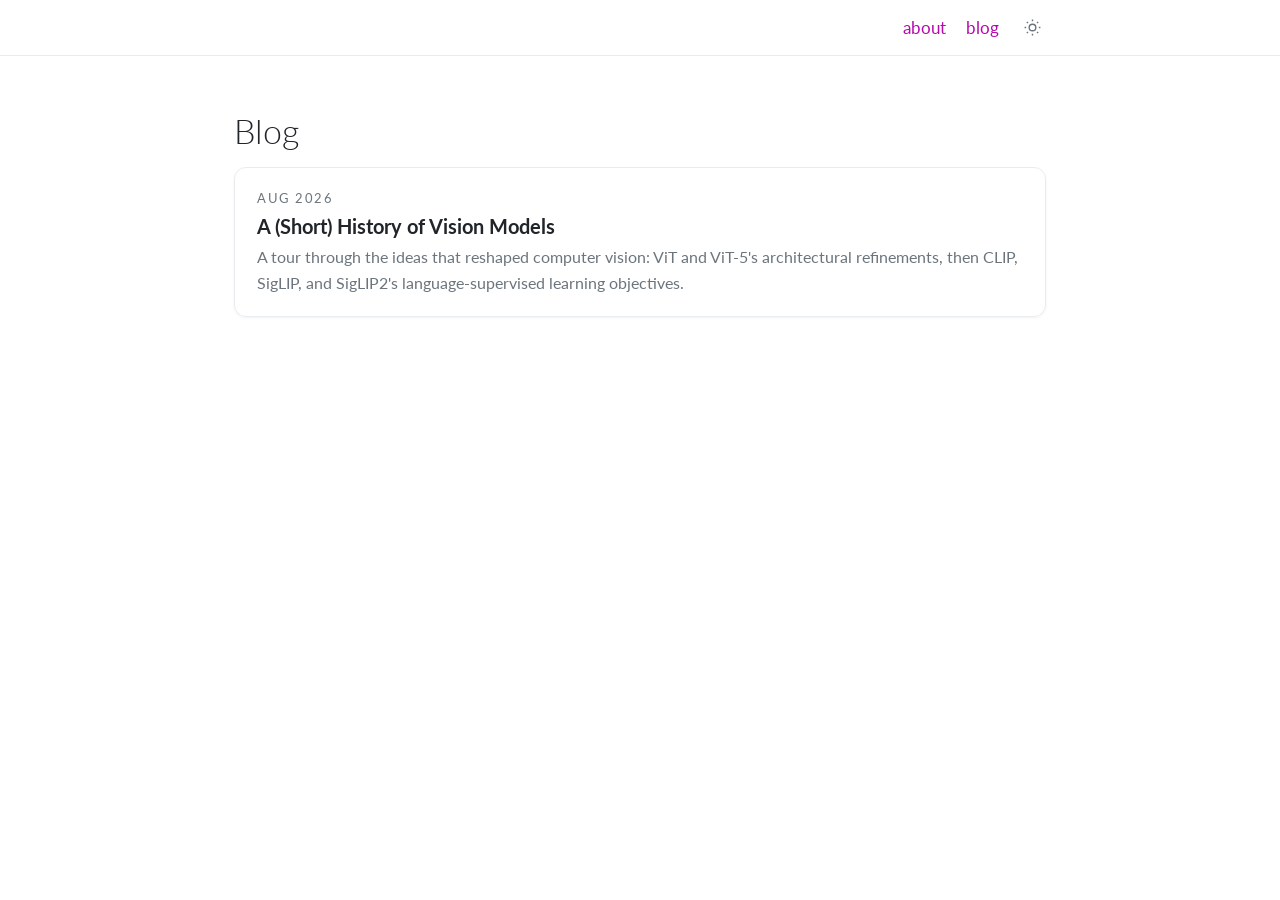
==== blog/index.html @ ea242d78 "blog on vision" ====
<!DOCTYPE html>
<html lang="en">
<head>
<meta charset="utf-8">
<meta name="viewport" content="width=device-width, initial-scale=1">
<title>Blog</title>
<meta name="description" content="Blog posts.">

<link rel="preconnect" href="https://fonts.googleapis.com">
<link rel="preconnect" href="https://fonts.gstatic.com" crossorigin>
<link href="https://fonts.googleapis.com/css2?family=Lato:ital,wght@0,300;0,400;0,700;1,400;1,700&display=swap" rel="stylesheet">
<link rel="stylesheet" href="../assets/css/style.css">
<link rel="stylesheet" href="../assets/css/blog.css">
</head>
<body>

<nav class="nav">
  <div class="nav-inner">
    <a class="navlink" href="../index.html#top">about</a>
    <a class="navlink" href="index.html">blog</a>
    <button class="iconbtn" id="toggle-theme" aria-label="Toggle dark mode">
      <svg viewBox="0 0 24 24" width="19" height="19" fill="none" stroke="currentColor" stroke-width="1.8"><circle cx="12" cy="12" r="4.2"/><path d="M12 2v2M12 20v2M2 12h2M20 12h2M4.9 4.9l1.4 1.4M17.7 17.7l1.4 1.4M19.1 4.9l-1.4 1.4M6.3 17.7l-1.4 1.4"/></svg>
    </button>
  </div>
</nav>

<main>
  <h2 class="section" style="margin-top:0">Blog</h2>
  <div class="blog-list" id="blog-list"></div>
</main>

<script src="../data/config.js"></script>
<script src="../data/blogs.js"></script>
<script src="../assets/js/blog.js"></script>
</body>
</html>
---- assets/css/style.css ----
/* ============================================================
   You rarely need to touch this file.
   Change the accent color in data/config.js instead.
   ============================================================ */

:root{
  --accent:#b509ac;
  --accent-soft:#f3ecfa;
  --bg:#ffffff;
  --text:#212529;
  --muted:#6c757d;
  --line:#e9ecef;
  --hover:#f8f9fa;
  --highlight:#e03131;
  --radius:4px;
}
html[data-theme="dark"]{
  --bg:#1c1c1d;
  --text:#e8e8e8;
  --muted:#9a9a9a;
  --line:#2f2f31;
  --hover:#242426;
  --accent-soft:rgba(181,9,172,.12);
}

*{box-sizing:border-box}
html{scroll-behavior:smooth}
@media (prefers-reduced-motion:reduce){html{scroll-behavior:auto}*{transition:none!important;animation:none!important}}

body{
  margin:0;background:var(--bg);color:var(--text);
  font-family:Lato,-apple-system,BlinkMacSystemFont,"Segoe UI",Helvetica,Arial,sans-serif;
  font-size:17px;line-height:1.6;-webkit-font-smoothing:antialiased;
  transition:background .2s ease,color .2s ease;
}
a{color:var(--accent);text-decoration:none}
a:hover{text-decoration:underline}
:focus-visible{outline:2px solid var(--accent);outline-offset:3px;border-radius:2px}

/* ---------------- nav ---------------- */
.nav{position:sticky;top:0;z-index:50;background:var(--bg);border-bottom:1px solid var(--line)}
.nav-inner{max-width:860px;margin:0 auto;padding:14px 24px;display:flex;align-items:center;justify-content:flex-end;gap:20px}
.navlink{font-size:17px}
.iconbtn{background:none;border:0;padding:4px;cursor:pointer;color:var(--muted);display:inline-flex;align-items:center;gap:6px;font-size:15px;font-family:inherit}
.iconbtn:hover{color:var(--text)}
.kbd{font-size:14px;letter-spacing:.02em}

/* ---------------- layout ---------------- */
main{max-width:860px;margin:0 auto;padding:48px 24px 24px}
h1.name{font-size:52px;font-weight:300;letter-spacing:-.01em;margin:0 0 28px;line-height:1.1}
h1.name b{font-weight:700}
h2.section{font-size:34px;font-weight:300;margin:56px 0 8px}

/* ---------------- bio ---------------- */
.photo{float:right;width:245px;margin:4px 0 20px 32px;border-radius:var(--radius);display:block}
.bio p{margin:0 0 18px}
.bio::after{content:"";display:block;clear:both}

/* ---------------- updates card ---------------- */
.updates{
  border:1px solid var(--line);border-radius:12px;overflow:hidden;margin-top:40px;
  box-shadow:0 1px 3px rgba(0,0,0,.05);
}
.updates-head{
  display:flex;align-items:center;gap:11px;padding:15px 22px;
  background:var(--hover);border-bottom:1px solid var(--line);
  font-size:13px;font-weight:700;letter-spacing:.15em;text-transform:uppercase;color:var(--muted);
}
.dot{width:8px;height:8px;border-radius:50%;background:var(--accent);flex:none}
.update{padding:17px 22px;border-bottom:1px solid var(--line)}
.update:last-of-type{border-bottom:0}
.update.pinned{background:var(--accent-soft)}
.update-date{font-size:13px;font-weight:400;letter-spacing:.12em;text-transform:uppercase;color:var(--muted);margin:0 0 3px}
.update-title{font-size:18px;font-weight:700;margin:0 0 3px;line-height:1.4;color:var(--text)}
.update.pinned .update-title{color:var(--accent)}
.update-title a{color:inherit}
.update-tag{color:var(--highlight);font-weight:400}
.update-desc{margin:0;color:var(--muted);font-size:16px}
.updates-more{
  width:100%;background:none;border:0;border-top:1px solid var(--line);
  padding:13px;cursor:pointer;font-family:inherit;font-size:14px;color:var(--muted);
  letter-spacing:.06em;text-transform:uppercase;
}
.updates-more:hover{background:var(--hover);color:var(--accent)}

/* ---------------- scholar note ---------------- */
.scholar-note{margin:0;color:var(--muted)}

/* ---------------- tabs ---------------- */
.tabs{display:flex;gap:20px;margin:28px 0 32px}
.tab{background:none;border:0;padding:0 0 6px;cursor:pointer;font-family:inherit;font-size:17px;color:var(--muted);border-bottom:2px solid transparent}
.tab[aria-selected="true"]{color:var(--accent);border-bottom-color:var(--accent)}

/* ---------------- publications ---------------- */
.pub{display:grid;grid-template-columns:180px 1fr;gap:26px;padding:18px 12px;margin:0 -12px;border-radius:var(--radius);transition:background .15s ease}
.pub:hover{background:var(--hover)}
.pub-media{display:flex;flex-direction:column;gap:6px}
.badge{background:var(--accent);color:#fff;font-size:12px;font-weight:700;letter-spacing:.06em;text-transform:uppercase;text-align:center;padding:3px 8px;border-radius:3px}
.thumb{width:100%;aspect-ratio:4/3;object-fit:cover;object-position:top;border:1px solid var(--line);border-radius:3px;background:var(--hover)}
.thumb-fallback{width:100%;aspect-ratio:4/3;border:1px dashed var(--line);border-radius:3px;display:flex;align-items:center;justify-content:center;color:var(--muted);font-size:12px}
.pub-title{font-size:19px;font-weight:700;margin:0 0 4px;line-height:1.35}
.pub-authors{margin:0 0 2px}
.pub-authors u{text-decoration-thickness:1px;text-underline-offset:3px}
.pub-venue{margin:0;font-style:italic}
.pub-note{color:var(--highlight);font-style:italic;font-weight:700}
.pub-links{display:flex;flex-wrap:wrap;gap:8px;margin-top:12px}
.pub-links a{border:1px solid var(--text);color:var(--text);border-radius:3px;padding:4px 12px;font-size:13px;letter-spacing:.06em;text-transform:uppercase}
.pub-links a:hover{background:var(--accent);border-color:var(--accent);color:#fff;text-decoration:none}

/* ---------------- info cards (education / internships / awards) ---------------- */
.card{border:1px solid var(--line);border-radius:12px;overflow:hidden;box-shadow:0 1px 3px rgba(0,0,0,.05)}
.entry{padding:17px 22px;border-bottom:1px solid var(--line)}
.entry:last-child{border-bottom:0}
.entry-date{font-size:13px;font-weight:400;letter-spacing:.12em;text-transform:uppercase;color:var(--muted);margin:0 0 3px}
.entry-title{font-size:18px;font-weight:700;margin:0 0 3px;line-height:1.4;color:var(--text)}
.entry-sub{margin:0 0 3px;font-style:italic;color:var(--muted)}
.entry-desc{margin:0;color:var(--muted);font-size:16px}

/* ---------------- social icons ---------------- */
.social-top{display:flex;justify-content:flex-start;gap:22px;margin:-8px 0 40px}
.social-top a{color:var(--muted);display:inline-flex}
.social-top a:hover{color:var(--accent)}
.social-top svg{width:23px;height:23px;fill:currentColor}

/* ---------------- search ---------------- */
.overlay{position:fixed;inset:0;background:rgba(0,0,0,.45);z-index:100;display:none;align-items:flex-start;justify-content:center;padding:12vh 20px 20px}
.overlay.open{display:flex}
.searchbox{width:100%;max-width:560px;background:var(--bg);border-radius:8px;overflow:hidden;box-shadow:0 20px 60px rgba(0,0,0,.3);border:1px solid var(--line)}
.searchbox input{width:100%;border:0;border-bottom:1px solid var(--line);background:transparent;color:var(--text);padding:16px 18px;font-size:17px;font-family:inherit}
.searchbox input:focus{outline:none}
.results{max-height:50vh;overflow:auto;margin:0;padding:0;list-style:none}
.results li a{display:block;padding:12px 18px;color:var(--text);border-bottom:1px solid var(--line)}
.results li a:hover{background:var(--hover);text-decoration:none}
.results small{display:block;color:var(--muted);font-size:13px}
.results .empty{padding:16px 18px;color:var(--muted)}

/* ---------------- mobile ---------------- */
@media (max-width:700px){
  body{font-size:16px}
  h1.name{font-size:40px}
  h2.section{font-size:28px}
  .photo{float:none;width:60%;max-width:240px;margin:0 auto 24px}
  .pub{grid-template-columns:1fr;gap:14px}
  .pub-media{max-width:230px}
  .update{padding:15px 18px}
  .entry{padding:15px 18px}
}
---- assets/css/blog.css ----
/* ============================================================
   Blog-only styles: list page cards + rendered markdown typography.
   Reuses the CSS variables defined in style.css.
   ============================================================ */

/* ---------------- list page ---------------- */
.blog-list{border:1px solid var(--line);border-radius:12px;overflow:hidden;box-shadow:0 1px 3px rgba(0,0,0,.05)}
.blog-item{display:block;padding:20px 22px;border-bottom:1px solid var(--line);transition:background .15s ease}
.blog-item:last-child{border-bottom:0}
.blog-item:hover{background:var(--hover);text-decoration:none}
.blog-item-date{font-size:13px;font-weight:400;letter-spacing:.12em;text-transform:uppercase;color:var(--muted);margin:0 0 4px}
.blog-item-title{font-size:20px;font-weight:700;margin:0 0 4px;line-height:1.4;color:var(--text)}
.blog-item-excerpt{margin:0;color:var(--muted);font-size:16px}
.blog-empty{padding:20px 22px;color:var(--muted)}

/* ---------------- post header ---------------- */
.post-date{font-size:13px;font-weight:400;letter-spacing:.12em;text-transform:uppercase;color:var(--muted);margin:0 0 8px}
.post-title{font-size:40px;font-weight:300;letter-spacing:-.01em;margin:0 0 28px;line-height:1.15}
.back-link{display:inline-block;margin-bottom:28px;font-size:15px}

/* ---------------- rendered markdown body ---------------- */
.post-body{font-size:17px;line-height:1.7}
.post-body h1,.post-body h2,.post-body h3,.post-body h4{font-weight:700;line-height:1.35;margin:1.6em 0 .5em}
.post-body h1{font-size:30px;border-bottom:1px solid var(--line);padding-bottom:.3em}
.post-body h2{font-size:25px}
.post-body h3{font-size:21px}
.post-body h4{font-size:18px}
.post-body p{margin:0 0 1.1em}
.post-body ul,.post-body ol{margin:0 0 1.1em;padding-left:1.4em}
.post-body li{margin:0 0 .4em}
.post-body img{max-width:100%;display:block;margin:1.4em auto;border-radius:var(--radius);border:1px solid var(--line)}
.post-body a{color:var(--accent)}
.post-body strong{font-weight:700}
.post-body hr{border:0;border-top:1px solid var(--line);margin:2em 0}
.post-body code{background:var(--hover);border-radius:3px;padding:.15em .4em;font-size:.9em;font-family:ui-monospace,SFMono-Regular,Menlo,Consolas,monospace}
.post-body pre{background:var(--hover);border:1px solid var(--line);border-radius:8px;padding:14px 16px;overflow-x:auto;margin:0 0 1.1em}
.post-body pre code{background:none;padding:0}
.post-body blockquote{margin:0 0 1.1em;padding:2px 18px;border-left:3px solid var(--accent);color:var(--muted)}
.post-body table{border-collapse:collapse;width:100%;margin:0 0 1.4em;display:block;overflow-x:auto}
.post-body th,.post-body td{border:1px solid var(--line);padding:8px 12px;text-align:left}
.post-body th{background:var(--hover)}
.post-body details{margin:1.2em 0}
.post-body .katex-display{overflow-x:auto;overflow-y:hidden;padding:.2em 0}

.post-loading{color:var(--muted);padding:20px 0}
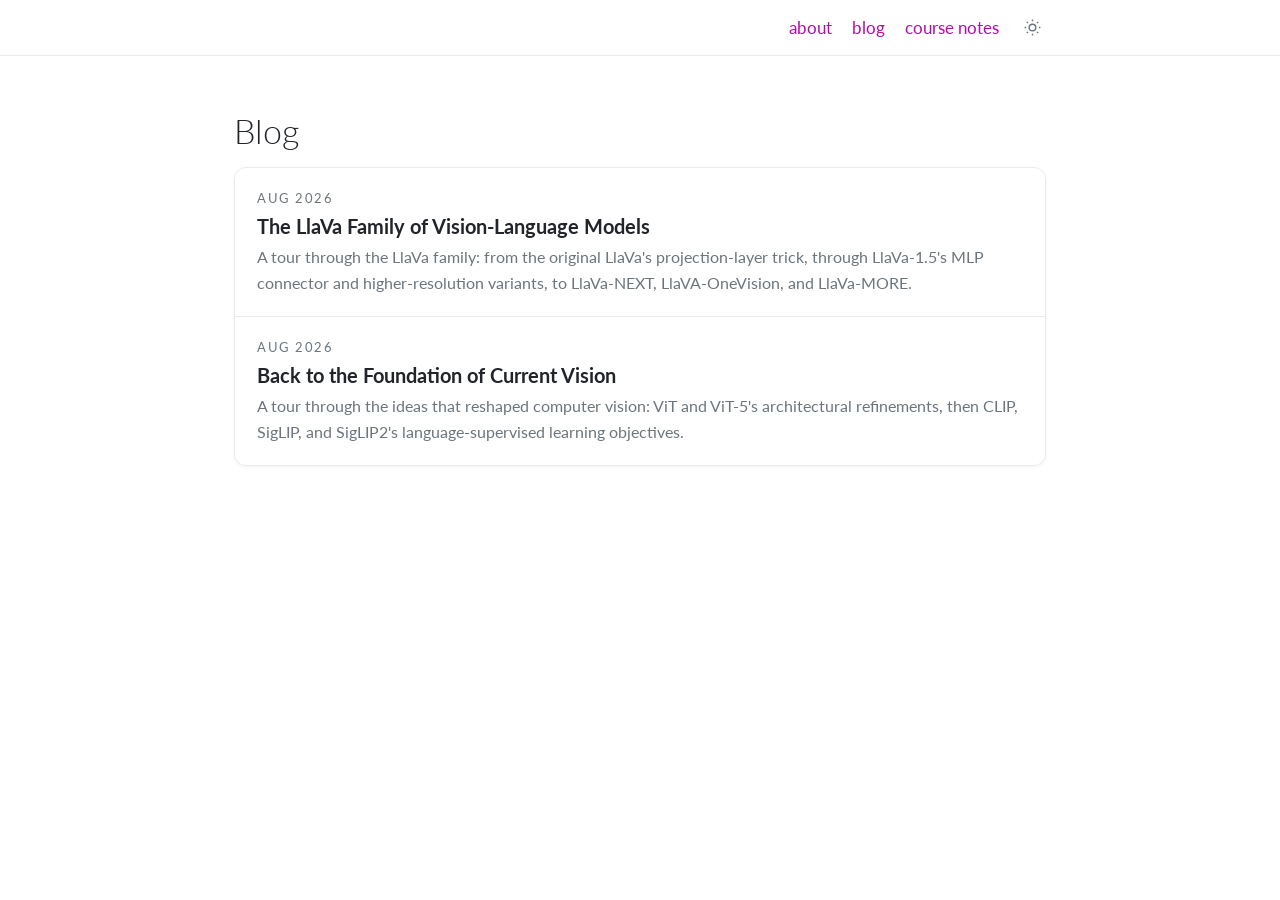
==== commit 4fc8395e: "cv texts" ====
--- a/blog/index.html
+++ b/blog/index.html
@@ -18,6 +18,7 @@
   <div class="nav-inner">
     <a class="navlink" href="../index.html#top">about</a>
     <a class="navlink" href="index.html">blog</a>
+    <a class="navlink" href="../coursenote/index.html">course notes</a>
     <button class="iconbtn" id="toggle-theme" aria-label="Toggle dark mode">
       <svg viewBox="0 0 24 24" width="19" height="19" fill="none" stroke="currentColor" stroke-width="1.8"><circle cx="12" cy="12" r="4.2"/><path d="M12 2v2M12 20v2M2 12h2M20 12h2M4.9 4.9l1.4 1.4M17.7 17.7l1.4 1.4M19.1 4.9l-1.4 1.4M6.3 17.7l-1.4 1.4"/></svg>
     </button>
--- a/assets/css/blog.css
+++ b/assets/css/blog.css
@@ -1,10 +1,16 @@
 /* ============================================================
    Blog-only styles: list page cards + rendered markdown typography.
    Reuses the CSS variables defined in style.css.
+   Also used by the course-notes pages (coursenote/).
    ============================================================ */
 
 /* ---------------- list page ---------------- */
 .blog-list{border:1px solid var(--line);border-radius:12px;overflow:hidden;box-shadow:0 1px 3px rgba(0,0,0,.05)}
+
+/* ---------------- course-notes index: one block per area ---------------- */
+.cn-area{margin:0 0 40px}
+.cn-area-title{font-size:22px;font-weight:700;margin:0 0 4px;line-height:1.3;color:var(--text)}
+.cn-area-blurb{margin:0 0 14px;color:var(--muted);font-size:16px}
 .blog-item{display:block;padding:20px 22px;border-bottom:1px solid var(--line);transition:background .15s ease}
 .blog-item:last-child{border-bottom:0}
 .blog-item:hover{background:var(--hover);text-decoration:none}
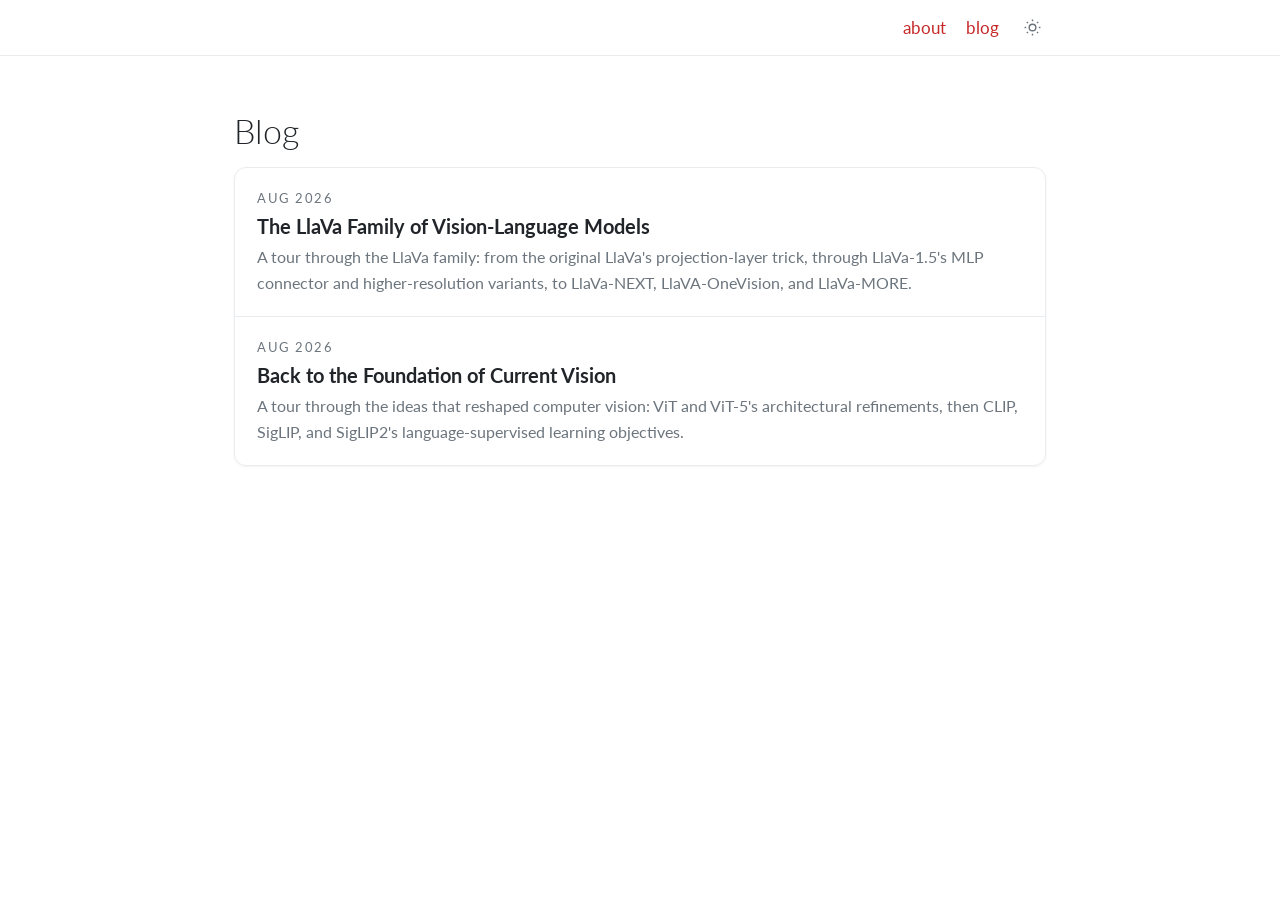
==== commit c36f2ab9: "updates" ====
--- a/blog/index.html
+++ b/blog/index.html
@@ -18,7 +18,6 @@
   <div class="nav-inner">
     <a class="navlink" href="../index.html#top">about</a>
     <a class="navlink" href="index.html">blog</a>
-    <a class="navlink" href="../coursenote/index.html">course notes</a>
     <button class="iconbtn" id="toggle-theme" aria-label="Toggle dark mode">
       <svg viewBox="0 0 24 24" width="19" height="19" fill="none" stroke="currentColor" stroke-width="1.8"><circle cx="12" cy="12" r="4.2"/><path d="M12 2v2M12 20v2M2 12h2M20 12h2M4.9 4.9l1.4 1.4M17.7 17.7l1.4 1.4M19.1 4.9l-1.4 1.4M6.3 17.7l-1.4 1.4"/></svg>
     </button>
--- a/assets/css/style.css
+++ b/assets/css/style.css
@@ -4,8 +4,8 @@
    ============================================================ */
 
 :root{
-  --accent:#b509ac;
-  --accent-soft:#f3ecfa;
+  --accent:#c62828;
+  --accent-soft:#fbeaea;
   --bg:#ffffff;
   --text:#212529;
   --muted:#6c757d;
@@ -20,7 +20,7 @@
   --muted:#9a9a9a;
   --line:#2f2f31;
   --hover:#242426;
-  --accent-soft:rgba(181,9,172,.12);
+  --accent-soft:rgba(198,40,40,.12);
 }
 
 *{box-sizing:border-box}
--- a/assets/css/blog.css
+++ b/assets/css/blog.css
@@ -1,16 +1,11 @@
 /* ============================================================
    Blog-only styles: list page cards + rendered markdown typography.
    Reuses the CSS variables defined in style.css.
-   Also used by the course-notes pages (coursenote/).
    ============================================================ */
 
 /* ---------------- list page ---------------- */
 .blog-list{border:1px solid var(--line);border-radius:12px;overflow:hidden;box-shadow:0 1px 3px rgba(0,0,0,.05)}
 
-/* ---------------- course-notes index: one block per area ---------------- */
-.cn-area{margin:0 0 40px}
-.cn-area-title{font-size:22px;font-weight:700;margin:0 0 4px;line-height:1.3;color:var(--text)}
-.cn-area-blurb{margin:0 0 14px;color:var(--muted);font-size:16px}
 .blog-item{display:block;padding:20px 22px;border-bottom:1px solid var(--line);transition:background .15s ease}
 .blog-item:last-child{border-bottom:0}
 .blog-item:hover{background:var(--hover);text-decoration:none}
